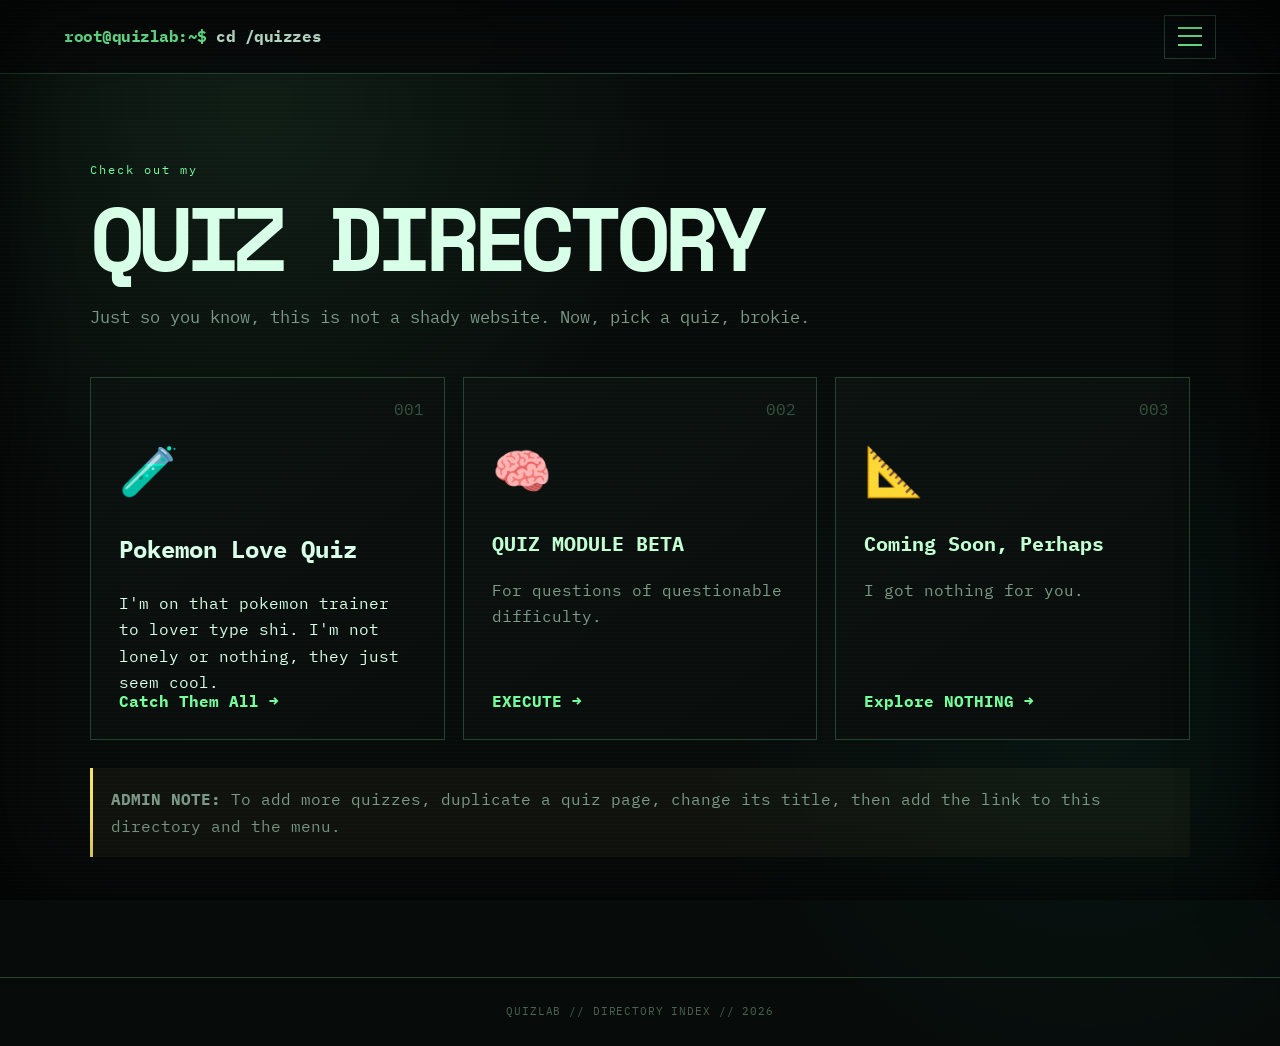
==== index.html @ 00dd6dd7 "card" ====
<!DOCTYPE html>
<html lang="en">
<head>
  <meta charset="UTF-8">
  <meta name="viewport" content="width=device-width, initial-scale=1.0">
  <title>My Lame Ah Home</title>
  <meta name="description" content="A very reasonable collection of quizzes, notes, and unnecessary metadata.">
  <link rel="stylesheet" href="css/style.css">
</head>
<body>
    <div class="crt-overlay"></div>
    <header class="topbar">
      <a class="brand" href="index.html"><span class="prompt">root@quizlab:~$</span> cd /quizzes</a>
      <button class="menu-button" aria-label="Open menu" aria-expanded="false"><span></span><span></span><span></span></button>
    </header>
    <nav class="side-menu" aria-hidden="true">
      <div class="menu-title">SYSTEM MENU</div>
      <a href="index.html">🏠 Dashboard</a>
      <a class="active" href="menu.html">📁 Quiz Directory</a>
      <a href="quizzes/quiz-01.html">🧪 Pokemon Love Quiz</a>
      <a href="quizzes/quiz-02.html">🧠 Quiz 02</a>
      <a href="quizzes/quiz-03.html">📐 Coming Soon, Perhaps</a>
      <div class="menu-status">STATUS: <b>INDEXING</b><br>COFFEE: ████████ 99%<br>SOCIAL LIFE: ░░░░░░ 0%</div>
    </nav>
  
    <main class="directory">
      <div class="eyebrow">Check out my</div>
      <h1>QUIZ DIRECTORY</h1>
      <p class="subtitle">Just so you know, this is not a shady website. Now, pick a quiz, brokie.</p>
  
      <div class="quiz-grid">
        <a class="quiz-card1" href="quizzes/quiz-01.html">
          <span class="card-number">001</span>
          <span class="card-icon">🧪</span>
          <h2>Pokemon Love Quiz</h2>
          <p>I'm on that pokemon trainer to lover type shi. I'm not lonely or nothing, they just seem cool.</p>
          <span class="launch">Catch Them All →</span>
        </a>
        <a class="quiz-card" href="quizzes/quiz-02.html">
          <span class="card-number">002</span>
          <span class="card-icon">🧠</span>
          <h2>QUIZ MODULE BETA</h2>
          <p>For questions of questionable difficulty.</p>
          <span class="launch">EXECUTE →</span>
        </a>
        <a class="quiz-card" href="quizzes/quiz-03.html">
          <span class="card-number">003</span>
          <span class="card-icon">📐</span>
          <h2>Coming Soon, Perhaps</h2>
          <p>I got nothing for you.</p>
          <span class="launch">Explore NOTHING →</span>
        </a>
      </div>
  
      <div class="notice"><b>ADMIN NOTE:</b> To add more quizzes, duplicate a quiz page, change its title, then add the link to this directory and the menu.</div>
    </main>
    <footer>QUIZLAB // DIRECTORY INDEX // <span id="date"></span></footer>
    <script src="js/app.js"></script>
  </body>
  </html>
---- css/style.css ----
@import url('https://fonts.googleapis.com/css2?family=IBM+Plex+Mono:wght@400;500;600;700&family=Space+Mono:wght@400;700&display=swap');

:root {
  --bg: #070b0a;
  --panel: #0c1210;
  --panel2: #101916;
  --ink: #d8ffe7;
  --muted: #7c9a89;
  --acid: #74ff9c;
  --acid2: #c2ffd3;
  --yellow: #ffe66d;
  --red: #ff647c;
  --line: #244333;
  --shadow: 0 0 35px rgba(116,255,156,.08);
}

* { box-sizing: border-box; }
html { scroll-behavior: smooth; }
body {
  margin: 0;
  min-height: 100vh;
  background:
    radial-gradient(circle at 20% 10%, rgba(116,255,156,.08), transparent 28rem),
    radial-gradient(circle at 85% 70%, rgba(0,255,180,.04), transparent 25rem),
    var(--bg);
  color: var(--ink);
  font-family: "IBM Plex Mono", monospace;
  line-height: 1.65;
}
body::before {
  content: "";
  position: fixed; inset: 0;
  pointer-events: none;
  background-image: linear-gradient(rgba(255,255,255,.015) 1px, transparent 1px);
  background-size: 100% 4px;
  z-index: 99;
}
.crt-overlay {
  position: fixed; inset: 0; pointer-events:none; z-index: 100;
  box-shadow: inset 0 0 100px rgba(0,0,0,.8);
}
a { color: inherit; text-decoration: none; }

.topbar {
  height: 74px;
  border-bottom: 1px solid var(--line);
  background: rgba(7,11,10,.9);
  backdrop-filter: blur(12px);
  display: flex; align-items:center; justify-content:space-between;
  padding: 0 5vw;
  position: sticky; top: 0; z-index: 50;
}
.brand { font-weight: 700; letter-spacing: -.03em; }
.prompt { color: var(--acid); }
.menu-button {
  width: 52px; height: 44px; background: transparent; border: 1px solid var(--line);
  cursor:pointer; display:grid; place-items:center; gap:4px; padding:10px;
}
.menu-button span { display:block; width:24px; height:2px; background:var(--acid); transition:.2s; }
.menu-open .menu-button span:nth-child(1) { transform: translateY(6px) rotate(45deg); }
.menu-open .menu-button span:nth-child(2) { opacity:0; }
.menu-open .menu-button span:nth-child(3) { transform: translateY(-6px) rotate(-45deg); }

.side-menu {
  position: fixed; z-index: 60; top:74px; right:0; width:min(360px,92vw);
  height:calc(100vh - 74px); padding:32px;
  background:#080d0b; border-left:1px solid var(--acid);
  transform: translateX(105%); transition:.25s ease;
  box-shadow:-20px 0 70px rgba(0,0,0,.55);
}
.menu-open .side-menu { transform:translateX(0); }
.menu-title { color:var(--acid); font-weight:700; margin-bottom:22px; }
.side-menu a {
  display:block; padding:13px 10px; border-bottom:1px dashed var(--line);
}
.side-menu a:hover, .side-menu a.active { color:var(--acid); background:rgba(116,255,156,.06); }
.menu-status { margin-top:30px; color:var(--muted); font-size:.75rem; }
.menu-status b { color:var(--yellow); }

main { width:min(1100px,90vw); margin:0 auto; }
.hero { min-height:calc(100vh - 74px); display:flex; flex-direction:column; justify-content:center; padding:90px 0; }
.eyebrow { color:var(--acid); font-size:.78rem; letter-spacing:.16em; margin-bottom:18px; }
h1 {
  font-family:"Space Mono", monospace; font-size:clamp(3.3rem,10vw,8.5rem);
  line-height:.88; letter-spacing:-.08em; margin:0 0 28px;
}
h1 span { color:var(--acid); text-shadow:0 0 28px rgba(116,255,156,.35); }
.subtitle { max-width:720px; color:var(--muted); font-size:1.05rem; }
.terminal {
  margin:35px 0; border:1px solid var(--line); background:#050806;
  padding:22px; max-width:720px; box-shadow:var(--shadow); font-size:.9rem;
}
.green { color:var(--acid); } .yellow { color:var(--yellow); }
.big-button {
  width:max-content; padding:16px 22px; border:1px solid var(--acid);
  color:#041008; background:var(--acid); font-weight:700;
  box-shadow:7px 7px 0 #214d30; transition:.15s;
}
.big-button:hover { transform:translate(4px,4px); box-shadow:3px 3px 0 #214d30; }

.stats { display:grid; grid-template-columns:repeat(4,1fr); border:1px solid var(--line); margin-bottom:70px; }
.stats div { padding:24px; border-right:1px solid var(--line); }
.stats div:last-child { border-right:0; }
.stats strong { display:block; color:var(--acid); font-size:2rem; }
.stats span { color:var(--muted); font-size:.68rem; }

.panel { border:1px solid var(--line); margin-bottom:80px; box-shadow:var(--shadow); }
.panel-heading,.shell-bar {
  display:flex; justify-content:space-between; padding:10px 14px;
  background:var(--panel2); border-bottom:1px solid var(--line); font-size:.72rem; color:var(--muted);
}
.panel-body { padding:30px; }
.panel-body li { margin:10px 0; }
.tiny { font-size:.7rem; color:var(--muted); }

.directory,.quiz-page { padding:85px 0 120px; }
.directory h1,.quiz-page h1 { font-size:clamp(2.8rem,7vw,6rem); }
.quiz-grid { display:grid; grid-template-columns:repeat(3,1fr); gap:18px; margin-top:45px; }
.quiz-card {
  min-height:330px; position:relative; border:1px solid var(--line);
  background:linear-gradient(145deg,var(--panel),#080d0b); padding:28px;
  transition:.2s; overflow:hidden;
}
.quiz-card1 {
  min-height:330px; position:relative; border:1px solid var(--line);
  background:linear-gradient(145deg,var(--panel),#080d0b); padding:28px;
  transition:.2s; overflow:hidden; background-image: "images/ash.webp"; background-repeat: no-repeat;
}
.quiz-card:hover { border-color:var(--acid); transform:translateY(-5px); box-shadow:0 15px 50px rgba(0,0,0,.4); }
.card-number { position:absolute; top:18px; right:20px; color:#355341; }
.card-icon { font-size:3rem; display:block; margin-top:25px; }
.quiz-card h2 { font-size:1.25rem; color:var(--acid2); }
.quiz-card p { color:var(--muted); }
.launch { position:absolute; bottom:25px; color:var(--acid); font-weight:700; }
.notice { margin-top:28px; border-left:3px solid var(--yellow); background:rgba(255,230,109,.04); padding:18px; color:var(--muted); }

.quiz-shell { border:1px solid var(--line); background:var(--panel); margin-top:40px; box-shadow:var(--shadow); }
.shell-bar span:first-child { color:var(--red); letter-spacing:2px; }
.embed-area { padding:28px; min-height:520px; display:grid; place-items:center; }
.embed-placeholder {
  width:min(760px,100%); min-height:420px; border:1px dashed #376247;
  display:flex; flex-direction:column; justify-content:center; align-items:center;
  text-align:center; padding:40px; position:relative; overflow:hidden;
  background:repeating-linear-gradient(0deg, rgba(116,255,156,.025), rgba(116,255,156,.025) 1px, transparent 1px, transparent 4px);
}
.fake-browser-icon { font-size:4rem; filter:grayscale(.4); }
.embed-placeholder h2 { color:var(--acid); letter-spacing:.08em; }
.embed-placeholder p { color:var(--muted); }
.embed-placeholder code {
  color:var(--yellow); border:1px solid var(--line); background:#050806;
  padding:12px; max-width:100%; overflow:auto; font-size:.75rem;
}
.pager { display:flex; justify-content:space-between; margin-top:28px; color:var(--acid); font-size:.8rem; }
footer { border-top:1px solid var(--line); color:#496253; text-align:center; padding:25px; font-size:.68rem; letter-spacing:.08em; }

@media (max-width:760px) {
  .stats { grid-template-columns:repeat(2,1fr); }
  .stats div:nth-child(2) { border-right:0; }
  .stats div { border-bottom:1px solid var(--line); }
  .quiz-grid { grid-template-columns:1fr; }
  .hero { padding-top:55px; }
  .terminal { font-size:.78rem; }
}
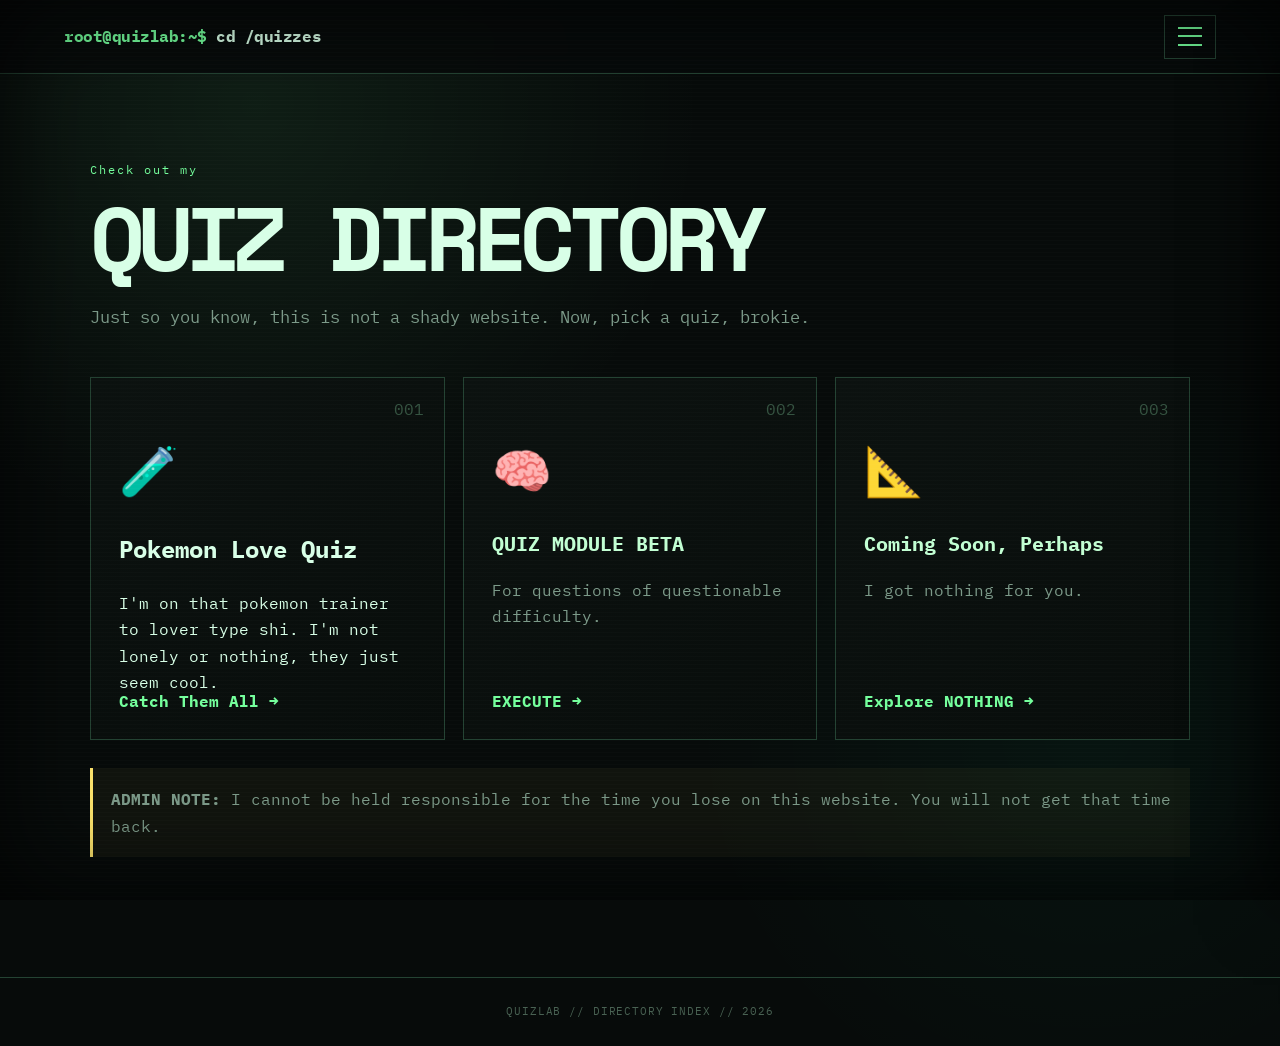
==== commit a2a8d74c: "note" ====
--- a/index.html
+++ b/index.html
@@ -52,7 +52,7 @@
         </a>
       </div>
   
-      <div class="notice"><b>ADMIN NOTE:</b> To add more quizzes, duplicate a quiz page, change its title, then add the link to this directory and the menu.</div>
+      <div class="notice"><b>ADMIN NOTE:</b> I cannot be held responsible for the time you lose on this website. You will not get that time back.</div>
     </main>
     <footer>QUIZLAB // DIRECTORY INDEX // <span id="date"></span></footer>
     <script src="js/app.js"></script>
--- a/css/style.css
+++ b/css/style.css
@@ -124,7 +124,10 @@
 .quiz-card1 {
   min-height:330px; position:relative; border:1px solid var(--line);
   background:linear-gradient(145deg,var(--panel),#080d0b); padding:28px;
-  transition:.2s; overflow:hidden; background-image: "images/ash.webp"; background-repeat: no-repeat;
+  transition:.2s; overflow:hidden; 
+/*  background-image: "images/ash.webp"; 
+  background-repeat: no-repeat; background-blend-mode: lighten;
+*/
 }
 .quiz-card:hover { border-color:var(--acid); transform:translateY(-5px); box-shadow:0 15px 50px rgba(0,0,0,.4); }
 .card-number { position:absolute; top:18px; right:20px; color:#355341; }
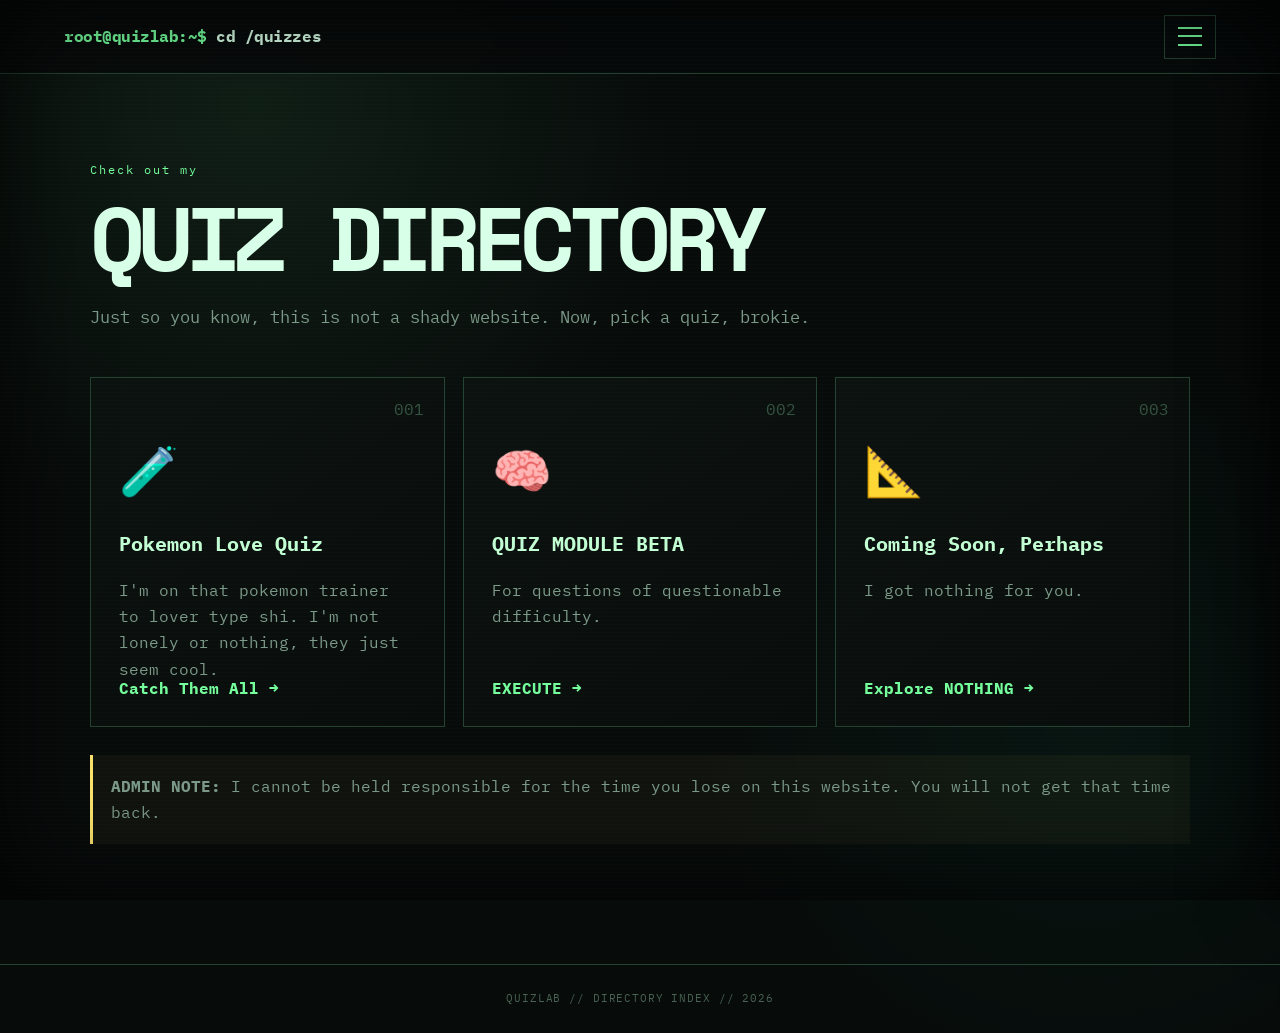
==== commit eec44926: "fix" ====
--- a/index.html
+++ b/index.html
@@ -29,7 +29,7 @@
       <p class="subtitle">Just so you know, this is not a shady website. Now, pick a quiz, brokie.</p>
   
       <div class="quiz-grid">
-        <a class="quiz-card1" href="quizzes/quiz-01.html">
+        <a class="quiz-card" href="quizzes/quiz-01.html">
           <span class="card-number">001</span>
           <span class="card-icon">🧪</span>
           <h2>Pokemon Love Quiz</h2>
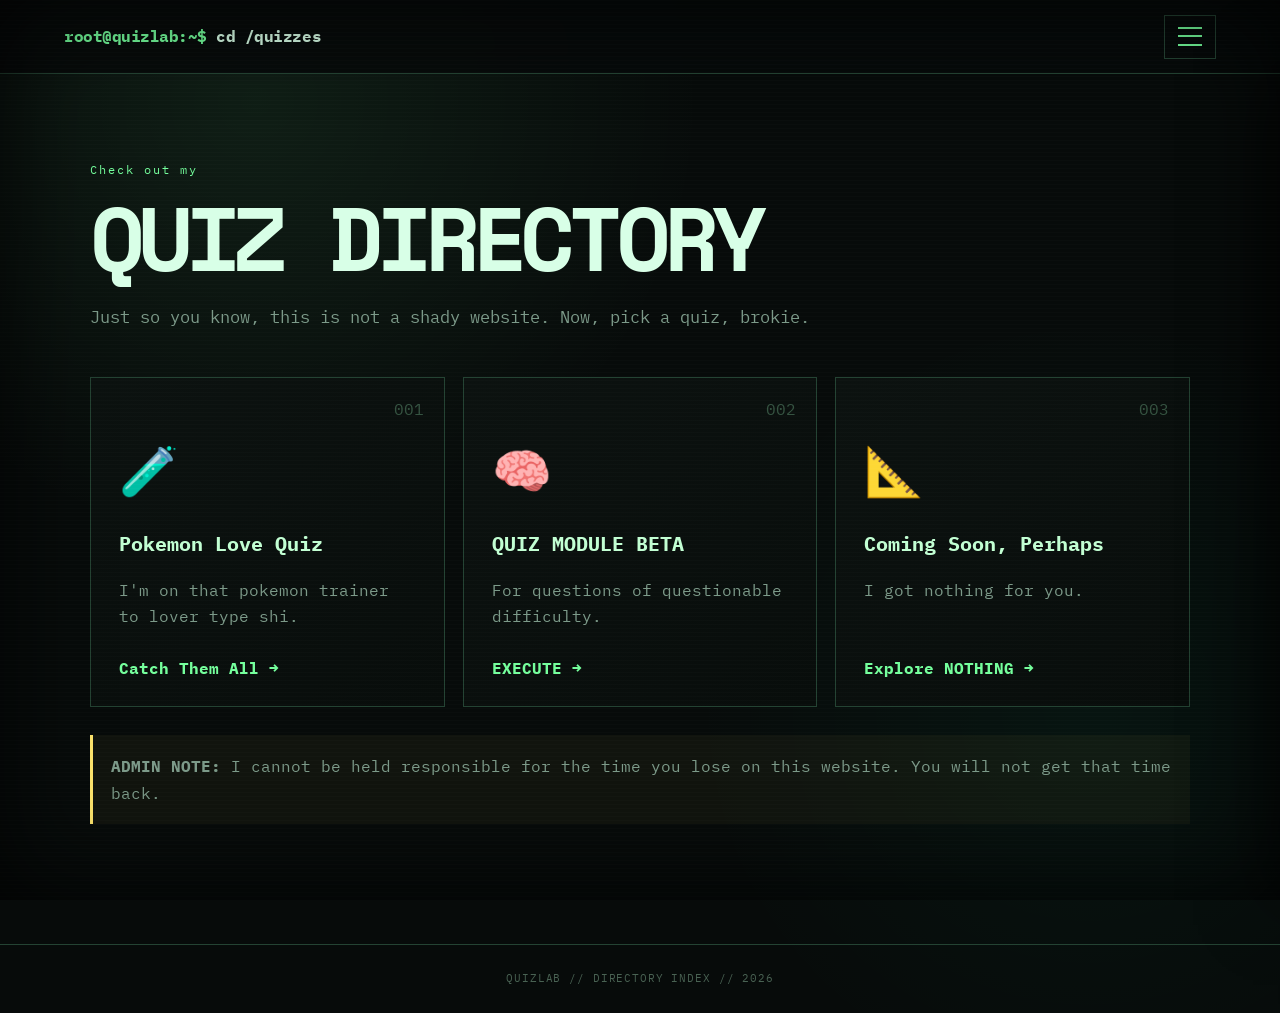
==== commit 06f5df68: "change" ====
--- a/index.html
+++ b/index.html
@@ -33,7 +33,7 @@
           <span class="card-number">001</span>
           <span class="card-icon">🧪</span>
           <h2>Pokemon Love Quiz</h2>
-          <p>I'm on that pokemon trainer to lover type shi. I'm not lonely or nothing, they just seem cool.</p>
+          <p>I'm on that pokemon trainer to lover type shi.</p>
           <span class="launch">Catch Them All →</span>
         </a>
         <a class="quiz-card" href="quizzes/quiz-02.html">
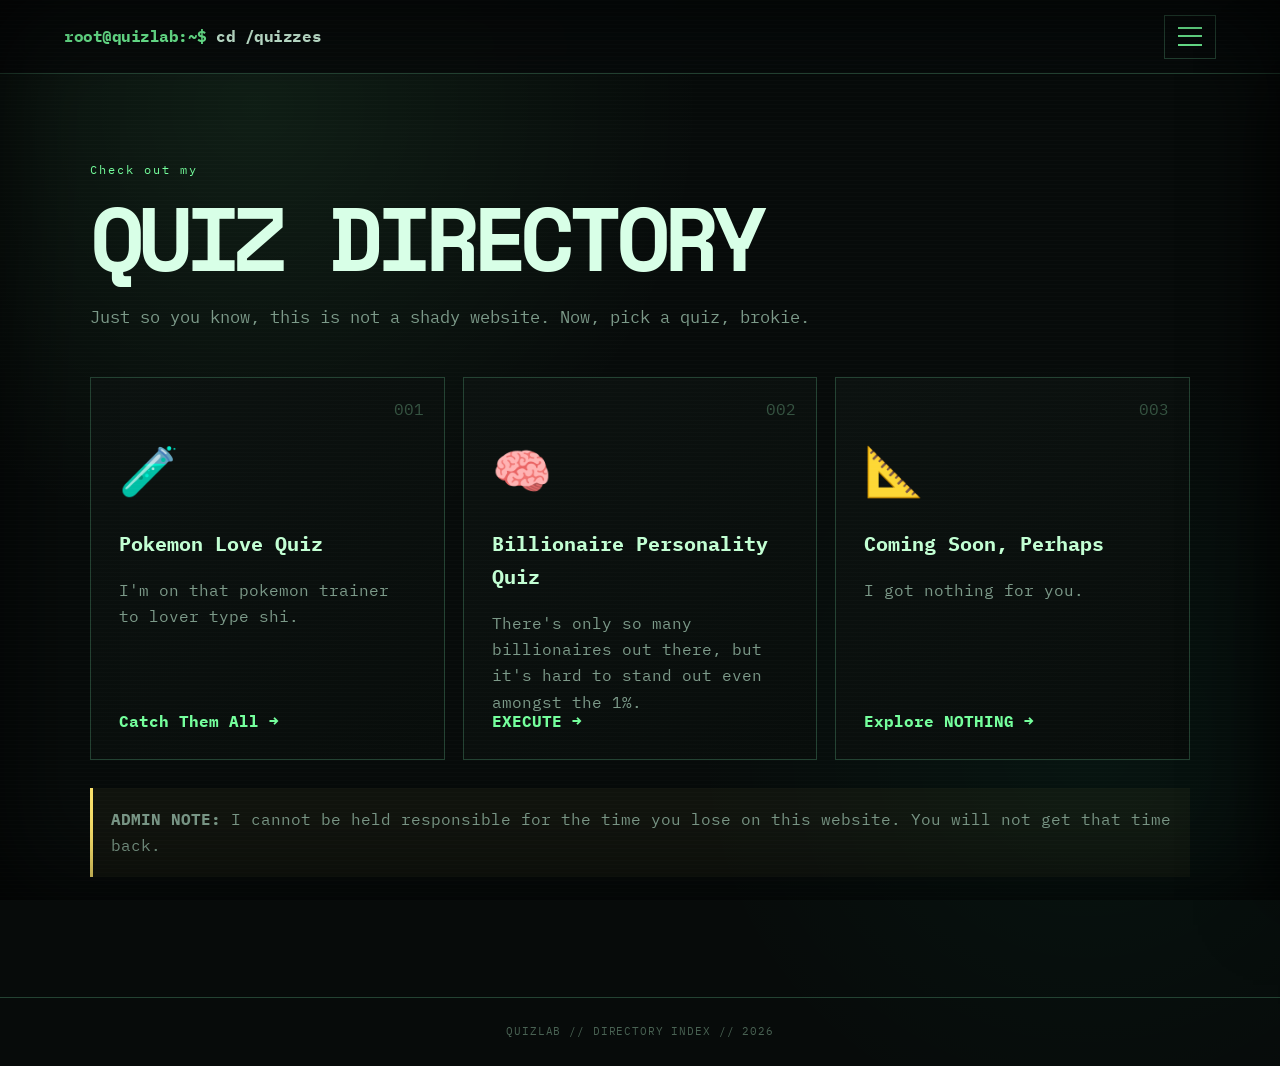
==== commit 5d0aa13d: "new quiz" ====
--- a/index.html
+++ b/index.html
@@ -18,7 +18,7 @@
       <a href="index.html">🏠 Dashboard</a>
       <a class="active" href="menu.html">📁 Quiz Directory</a>
       <a href="quizzes/quiz-01.html">🧪 Pokemon Love Quiz</a>
-      <a href="quizzes/quiz-02.html">🧠 Quiz 02</a>
+      <a href="quizzes/quiz-02.html">🧠 Billionaire Personality Quiz</a>
       <a href="quizzes/quiz-03.html">📐 Coming Soon, Perhaps</a>
       <div class="menu-status">STATUS: <b>INDEXING</b><br>COFFEE: ████████ 99%<br>SOCIAL LIFE: ░░░░░░ 0%</div>
     </nav>
@@ -39,8 +39,8 @@
         <a class="quiz-card" href="quizzes/quiz-02.html">
           <span class="card-number">002</span>
           <span class="card-icon">🧠</span>
-          <h2>QUIZ MODULE BETA</h2>
-          <p>For questions of questionable difficulty.</p>
+          <h2>Billionaire Personality Quiz</h2>
+          <p>There's only so many billionaires out there, but it's hard to stand out even amongst the 1%.</p>
           <span class="launch">EXECUTE →</span>
         </a>
         <a class="quiz-card" href="quizzes/quiz-03.html">
--- a/css/style.css
+++ b/css/style.css
@@ -129,7 +129,7 @@
   background-repeat: no-repeat; background-blend-mode: lighten;
 */
 }
-.quiz-card:hover { border-color:var(--acid); transform:translateY(-5px); box-shadow:0 15px 50px rgba(0,0,0,.4); }
+.quiz-card:hover { border-color:var(--acid); transform:translateY(-5px); box-shadow:0 15px 50px rgba(0,0,0,.4); background-color: #214d30;}
 .card-number { position:absolute; top:18px; right:20px; color:#355341; }
 .card-icon { font-size:3rem; display:block; margin-top:25px; }
 .quiz-card h2 { font-size:1.25rem; color:var(--acid2); }
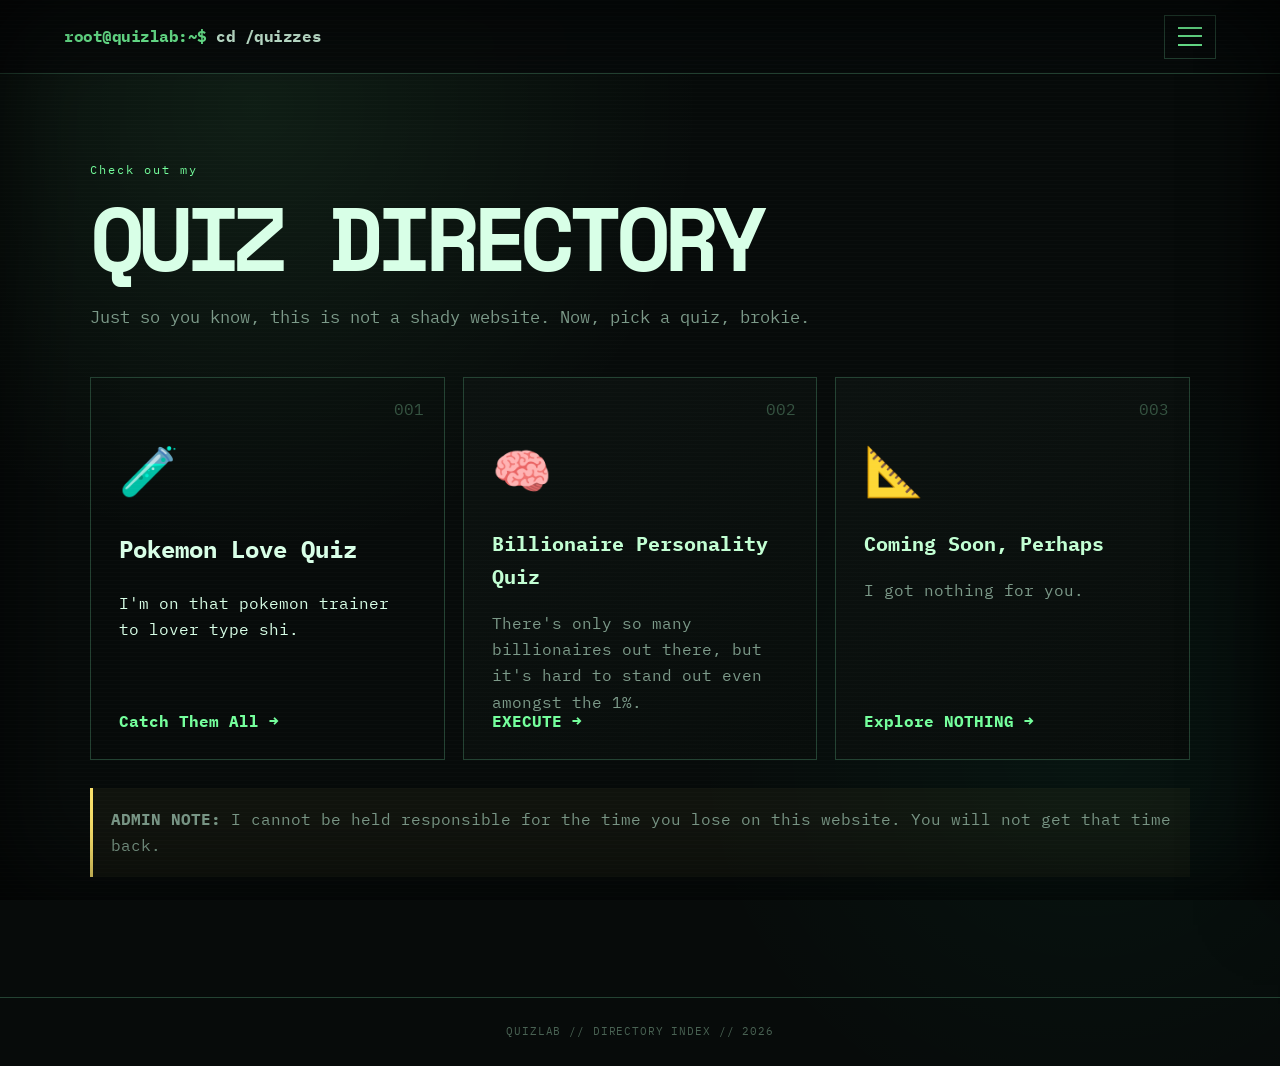
==== commit 54ec07c3: "iffy" ====
--- a/index.html
+++ b/index.html
@@ -29,7 +29,7 @@
       <p class="subtitle">Just so you know, this is not a shady website. Now, pick a quiz, brokie.</p>
   
       <div class="quiz-grid">
-        <a class="quiz-card" href="quizzes/quiz-01.html">
+        <a class="quiz-card1" href="quizzes/quiz-01.html">
           <span class="card-number">001</span>
           <span class="card-icon">🧪</span>
           <h2>Pokemon Love Quiz</h2>
--- a/css/style.css
+++ b/css/style.css
@@ -123,13 +123,14 @@
 }
 .quiz-card1 {
   min-height:330px; position:relative; border:1px solid var(--line);
-  background:linear-gradient(145deg,var(--panel),#080d0b); padding:28px;
-  transition:.2s; overflow:hidden; 
-/*  background-image: "images/ash.webp"; 
+  /*background:linear-gradient(145deg,var(--panel),#080d0b); */
+  padding:28px;
+  transition:.2s; overflow:hidden; background-image: url('images/ash.webp'); 
+/*  background-image: url('images/ash.webp'); 
   background-repeat: no-repeat; background-blend-mode: lighten;
 */
 }
-.quiz-card:hover { border-color:var(--acid); transform:translateY(-5px); box-shadow:0 15px 50px rgba(0,0,0,.4); background-color: #214d30;}
+.quiz-card:hover { border-color:var(--acid); transform:translateY(-5px); box-shadow:0 15px 50px rgba(0,0,0,.4); background: #1a2247;}
 .card-number { position:absolute; top:18px; right:20px; color:#355341; }
 .card-icon { font-size:3rem; display:block; margin-top:25px; }
 .quiz-card h2 { font-size:1.25rem; color:var(--acid2); }
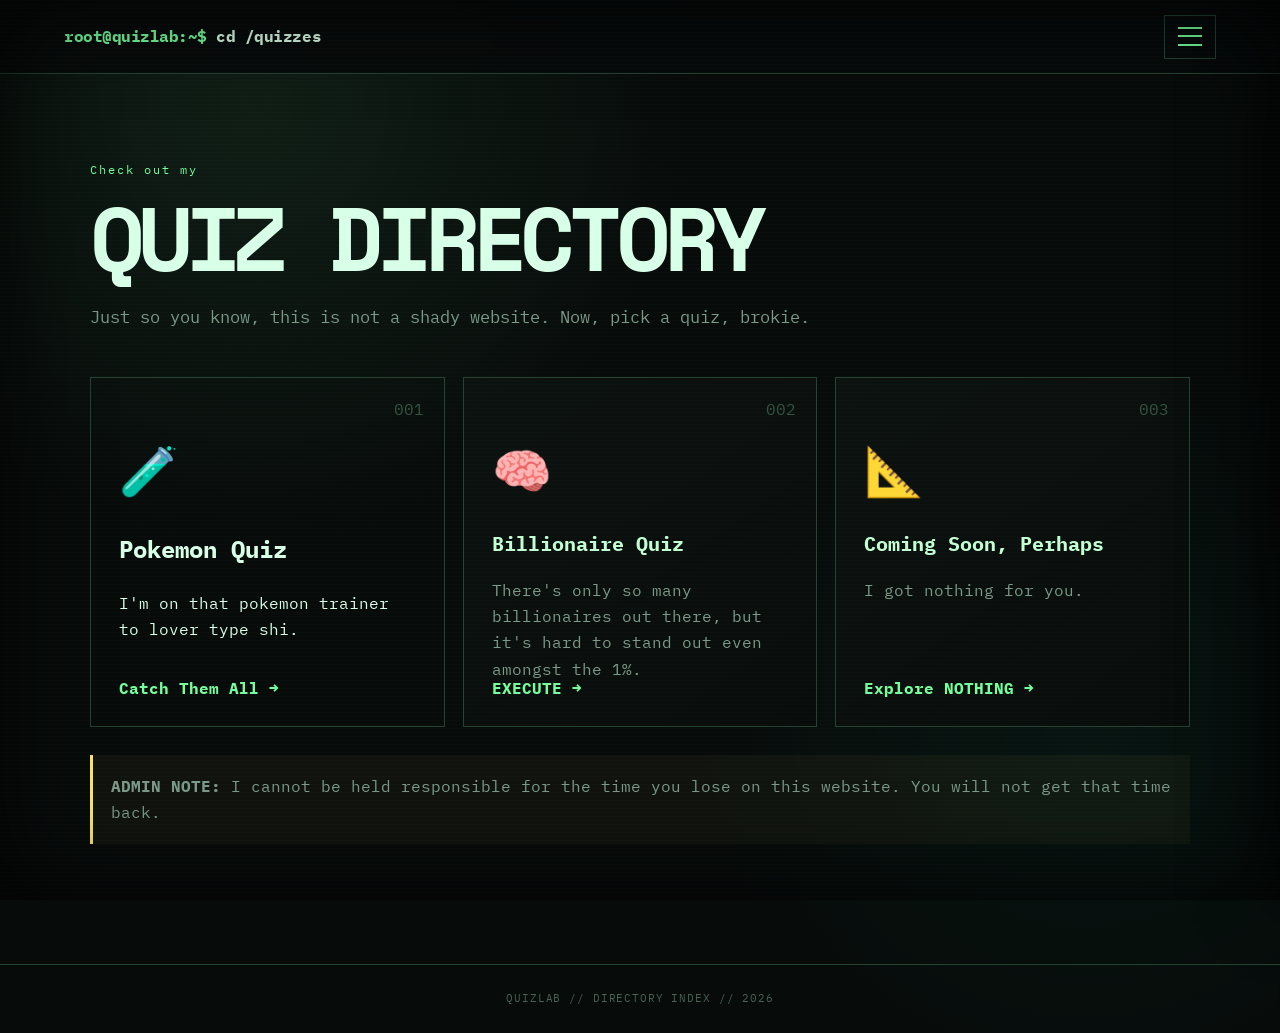
==== commit ca655de8: "picky" ====
--- a/index.html
+++ b/index.html
@@ -32,14 +32,14 @@
         <a class="quiz-card1" href="quizzes/quiz-01.html">
           <span class="card-number">001</span>
           <span class="card-icon">🧪</span>
-          <h2>Pokemon Love Quiz</h2>
+          <h2>Pokemon Quiz</h2>
           <p>I'm on that pokemon trainer to lover type shi.</p>
           <span class="launch">Catch Them All →</span>
         </a>
         <a class="quiz-card" href="quizzes/quiz-02.html">
           <span class="card-number">002</span>
           <span class="card-icon">🧠</span>
-          <h2>Billionaire Personality Quiz</h2>
+          <h2>Billionaire Quiz</h2>
           <p>There's only so many billionaires out there, but it's hard to stand out even amongst the 1%.</p>
           <span class="launch">EXECUTE →</span>
         </a>
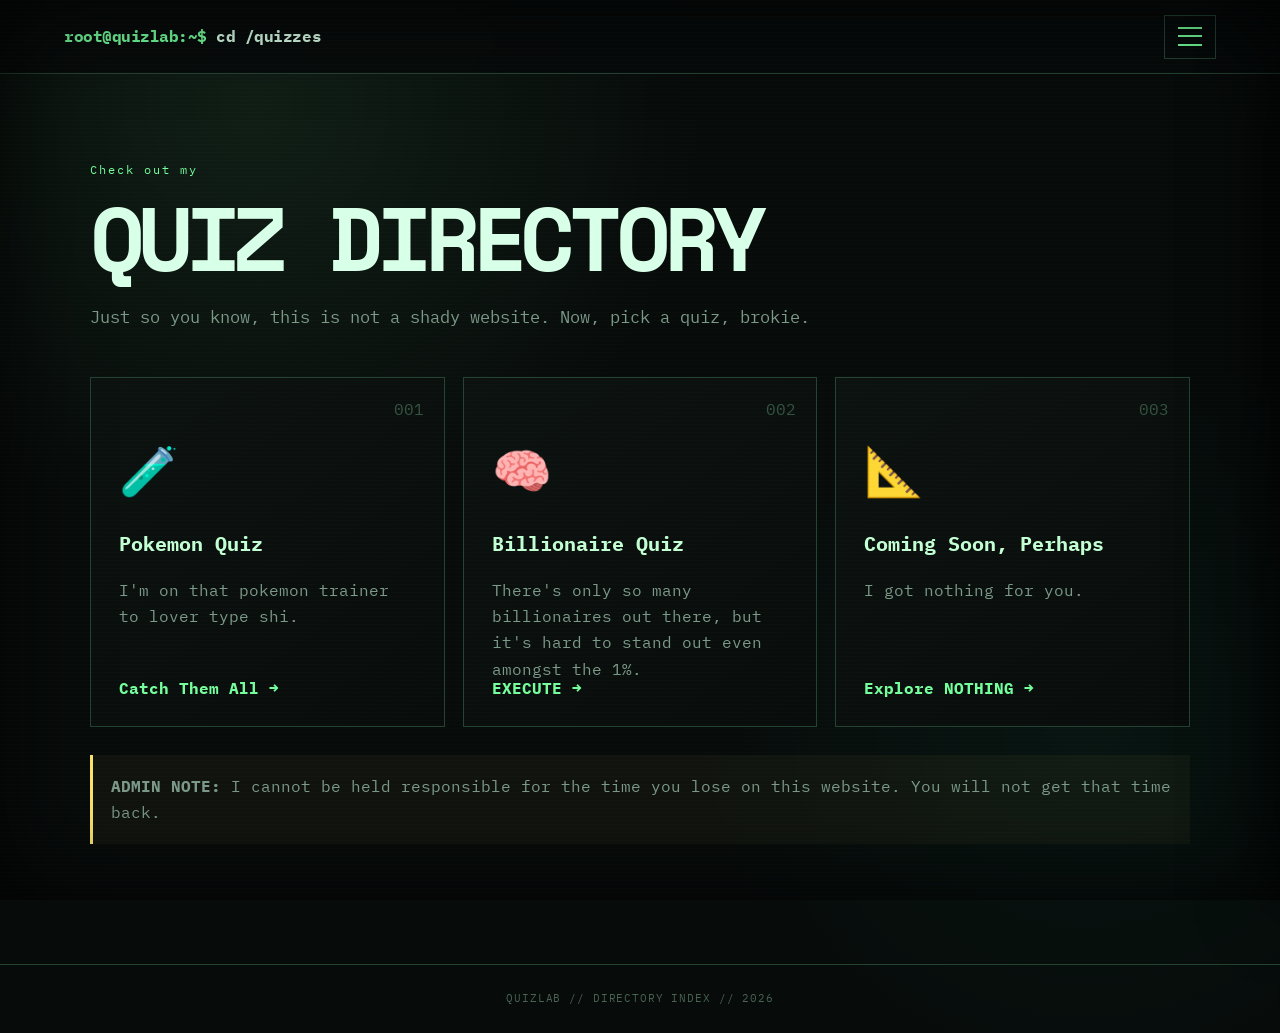
==== commit 0560ab7b: "fix" ====
--- a/index.html
+++ b/index.html
@@ -29,7 +29,7 @@
       <p class="subtitle">Just so you know, this is not a shady website. Now, pick a quiz, brokie.</p>
   
       <div class="quiz-grid">
-        <a class="quiz-card1" href="quizzes/quiz-01.html">
+        <a class="quiz-card" href="quizzes/quiz-01.html">
           <span class="card-number">001</span>
           <span class="card-icon">🧪</span>
           <h2>Pokemon Quiz</h2>
@@ -41,6 +41,7 @@
           <span class="card-icon">🧠</span>
           <h2>Billionaire Quiz</h2>
           <p>There's only so many billionaires out there, but it's hard to stand out even amongst the 1%.</p>
+          <div style="height: 5%;"></div>
           <span class="launch">EXECUTE →</span>
         </a>
         <a class="quiz-card" href="quizzes/quiz-03.html">
